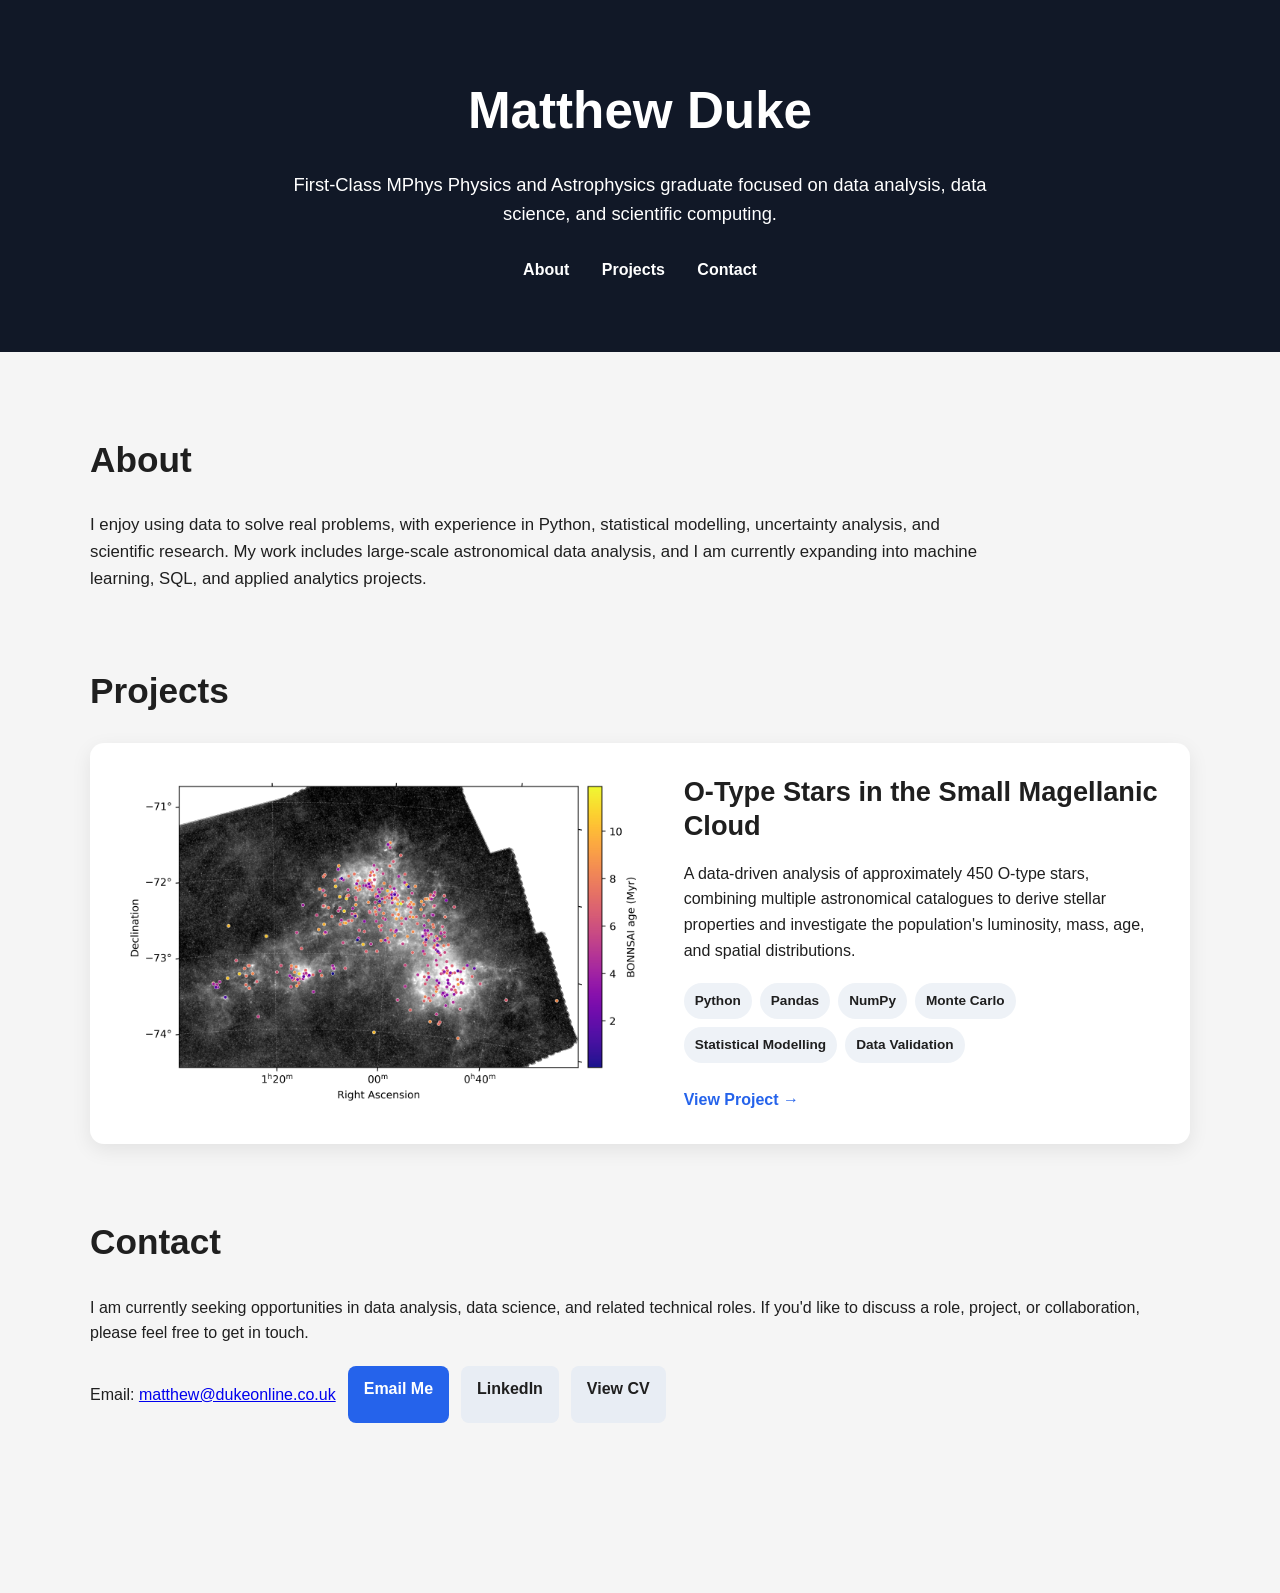
==== index.html @ 2e742d77 "Update index.html" ====
<!DOCTYPE html>
<html lang="en">

<head>
  <meta charset="UTF-8">
  <meta name="viewport" content="width=device-width, initial-scale=1.0">

  <title>Matthew Duke | Data Portfolio</title>

  <link rel="stylesheet" href="style.css">
</head>

<body>

  <header>
    <h1>Matthew Duke</h1>

    <p>
      First-Class MPhys Physics and Astrophysics graduate focused on data analysis,
      data science, and scientific computing.
    </p>

    <nav>
      <a href="#about">About</a>
      <a href="#projects">Projects</a>
      <a href="#contact">Contact</a>
    </nav>
  </header>


  <main>

    <!-- ABOUT -->
    <section id="about">

      <h2>About</h2>

      <p>
        I enjoy using data to solve real problems, with experience in Python,
        statistical modelling, uncertainty analysis, and scientific research.
        My work includes large-scale astronomical data analysis, and I am currently
        expanding into machine learning, SQL, and applied analytics projects.
      </p>

    </section>


    <!-- PROJECTS -->
    <section id="projects">

      <h2>Projects</h2>

      <article class="project-card">

        <div class="project-image-wrapper">

          <img
          src="images/SMC_Ostars_spatial_distribution_age_350um.png"
          alt="Spatial distribution of O-type stars in the Small Magellanic Cloud colour-coded by age"
          class="project-image"
          >
  
        </div>


        <div class="project-content">

          <h3>O-Type Stars in the Small Magellanic Cloud</h3>

          <p>
            A data-driven analysis of approximately 450 O-type stars, combining
            multiple astronomical catalogues to derive stellar properties and
            investigate the population's luminosity, mass, age, and spatial
            distributions.
          </p>


          <div class="project-tags">
            <span>Python</span>
            <span>Pandas</span>
            <span>NumPy</span>
            <span>Monte Carlo</span>
            <span>Statistical Modelling</span>
            <span>Data Validation</span>
          </div>


         <a href="projects/smc-o-stars.html" class="project-link">
         View Project →
         </a>
        </div>

      </article>

    </section>


    <!-- CONTACT -->
    <section id="contact">

      <h2>Contact</h2>

      <p>
        I am currently seeking opportunities in data analysis, data science,
    and related technical roles. If you'd like to discuss a role, project,
    or collaboration, please feel free to get in touch.
      </p>

      <div class="contact-links">

  <p>
  Email:
  <a href="mailto:matthew@dukeonline.co.uk">
    matthew@dukeonline.co.uk
  </a>
</p>

<a href="mailto:matthew@dukeonline.co.uk" class="contact-button">
  Email Me
</a>
        
  <a
  href="https://www.linkedin.com/in/matthew-duke-3b8352284"
  target="_blank"
  class="contact-button secondary"
>
  LinkedIn
</a>

  <a
    href="files/Matthew_Duke_Data_Analysis_CV.pdf"
    target="_blank"
    class="contact-button secondary"
  >
    View CV
  </a>

</div>

    </section>

  </main>

</body>

</html>
---- style.css ----
body {
  margin: 0;
  font-family: Arial, Helvetica, sans-serif;
  background: #f5f5f5;
  color: #1f1f1f;
  line-height: 1.6;
}

header {
  background: #111827;
  color: white;
  text-align: center;
  padding: 70px 20px;
}

header h1 {
  margin: 0;
  font-size: 3.2rem;
}

header p {
  max-width: 760px;
  margin: 18px auto 0;
  font-size: 1.15rem;
}

nav {
  margin-top: 28px;
}

nav a {
  color: white;
  text-decoration: none;
  font-weight: 700;
  margin: 0 14px;
}

nav a:hover {
  text-decoration: underline;
}

main {
  max-width: 1100px;
  margin: 0 auto;
  padding: 50px 24px 80px;
}

section {
  margin-bottom: 70px;
}

h2 {
  font-size: 2.2rem;
  margin-bottom: 24px;
}

#about p {
  font-size: 1.05rem;
  max-width: 900px;
}

.project-card {
  display: grid;
  grid-template-columns: 1.1fr 1fr;
  gap: 40px;
  align-items: center;
  background: white;
  padding: 32px;
  border-radius: 14px;
  box-shadow: 0 6px 20px rgba(0, 0, 0, 0.08);
}

.project-image-wrapper {
  width: 100%;
}

.project-image {
  width: 100%;
  height: auto;
  display: block;
  border-radius: 10px;
}

.project-content {
  min-width: 0;
}

.project-content h3 {
  margin: 0 0 18px;
  font-size: 1.7rem;
  line-height: 1.25;
}

.project-content p {
  margin: 0 0 20px;
}

.project-tags {
  display: flex;
  flex-wrap: wrap;
  gap: 8px;
  margin-bottom: 24px;
}

.project-tags span {
  background: #eef2f7;
  padding: 7px 11px;
  border-radius: 999px;
  font-size: 0.85rem;
  font-weight: 700;
}

.project-link {
  display: inline-block;
  color: #2563eb;
  text-decoration: none;
  font-weight: 700;
}

.project-link:hover {
  text-decoration: underline;
}

#contact {
  padding-bottom: 20px;
}

@media (max-width: 800px) {
  header {
    padding: 50px 20px;
  }

  header h1 {
    font-size: 2.4rem;
  }

  nav a {
    display: inline-block;
    margin: 8px 10px;
  }

  main {
    padding: 35px 18px 60px;
  }

  h2 {
    font-size: 1.8rem;
  }

  .project-card {
    grid-template-columns: 1fr;
    gap: 24px;
    padding: 22px;
  }

  .project-content h3 {
    font-size: 1.4rem;
  }
}

.contact-links {
  display: flex;
  gap: 12px;
  flex-wrap: wrap;
  margin-top: 20px;
}

.contact-button {
  display: inline-block;
  padding: 10px 16px;
  border-radius: 8px;
  background: #2563eb;
  color: white;
  text-decoration: none;
  font-weight: 700;
}

.contact-button.secondary {
  background: #e8edf4;
  color: #1f1f1f;
}

.contact-button:hover {
  opacity: 0.9;
}

/* ---------- PROJECT PAGE ---------- */

.project-header {
  padding: 60px 20px;
}

.project-hero {
  max-width: 850px;
  margin: 0 auto;
  text-align: center;
}

.project-hero h1 {
  font-size: 2.8rem;
  line-height: 1.15;
  margin: 10px 0 18px;
}

.project-eyebrow {
  text-transform: uppercase;
  letter-spacing: 0.12em;
  font-size: 0.8rem;
  font-weight: 700;
  opacity: 0.7;
}

.project-subtitle {
  max-width: 720px;
  margin: 0 auto;
  font-size: 1.1rem;
}

.hero-tags {
  justify-content: center;
  margin: 24px 0 26px;
}

.hero-tags span {
  background: rgba(255, 255, 255, 0.12);
  color: white;
}

.project-header nav {
  margin-top: 22px;
}


.project-page {
  max-width: 1050px;
  margin: 0 auto;
  padding: 50px 24px 80px;
}


/* OVERVIEW */

.project-intro-grid {
  display: grid;
  grid-template-columns: 1.4fr 0.8fr;
  gap: 40px;
  align-items: start;
}

.project-summary-card {
  background: white;
  padding: 24px;
  border-radius: 12px;
  box-shadow: 0 4px 14px rgba(0, 0, 0, 0.07);
}

.project-summary-card h3 {
  margin-top: 0;
}


/* ANALYSIS PIPELINE */

.pipeline-grid {
  display: grid;
  grid-template-columns: repeat(3, 1fr);
  gap: 18px;
}

.pipeline-step {
  background: white;
  padding: 22px;
  border-radius: 12px;
  box-shadow: 0 4px 14px rgba(0, 0, 0, 0.06);
}

.pipeline-step span {
  display: block;
  font-size: 0.8rem;
  font-weight: 700;
  color: #2563eb;
  margin-bottom: 8px;
}

.pipeline-step h3 {
  margin: 0 0 10px;
  font-size: 1.15rem;
}

.pipeline-step p {
  margin: 0;
  font-size: 0.95rem;
}


/* RESULTS */

.results-grid {
  display: grid;
  grid-template-columns: repeat(2, 1fr);
  gap: 18px;
}

.result-card {
  background: white;
  padding: 24px;
  border-radius: 12px;
  box-shadow: 0 4px 14px rgba(0, 0, 0, 0.06);
}

.result-card h3 {
  margin: 0 0 10px;
  font-size: 1.6rem;
}

.result-card p {
  margin: 0;
}


/* VISUALISATIONS */

.project-gallery {
  display: grid;
  grid-template-columns: repeat(2, minmax(0, 1fr));
  gap: 24px;
  margin-top: 26px;
}

.project-gallery figure {
  margin: 0;
  background: white;
  padding: 14px;
  border-radius: 12px;
  box-shadow: 0 4px 14px rgba(0, 0, 0, 0.06);
  overflow: hidden;
}

.project-gallery img {
  width: 100%;
  max-height: 360px;
  object-fit: contain;
  display: block;
  margin: 0 auto;
}

.project-gallery figcaption {
  margin-top: 12px;
  font-size: 0.88rem;
  line-height: 1.45;
  color: #555;
}

.gallery-feature {
  grid-column: 1 / -1;
}

.gallery-feature img {
  max-height: 500px;
}

/* OUTPUT BUTTONS */

.output-links {
  display: flex;
  gap: 12px;
  flex-wrap: wrap;
  margin-top: 20px;
}

.output-button {
  display: inline-block;
  padding: 10px 16px;
  border-radius: 8px;
  background: #2563eb;
  color: white;
  text-decoration: none;
  font-weight: 700;
}

.output-button.secondary {
  background: #e8edf4;
  color: #1f1f1f;
}


/* MOBILE */

@media (max-width: 850px) {

  .project-hero h1 {
    font-size: 2.2rem;
  }

  .project-intro-grid,
  .pipeline-grid,
  .results-grid,
  .project-gallery {
    grid-template-columns: 1fr;
  }

  .project-gallery img {
    max-height: none;
  }
}
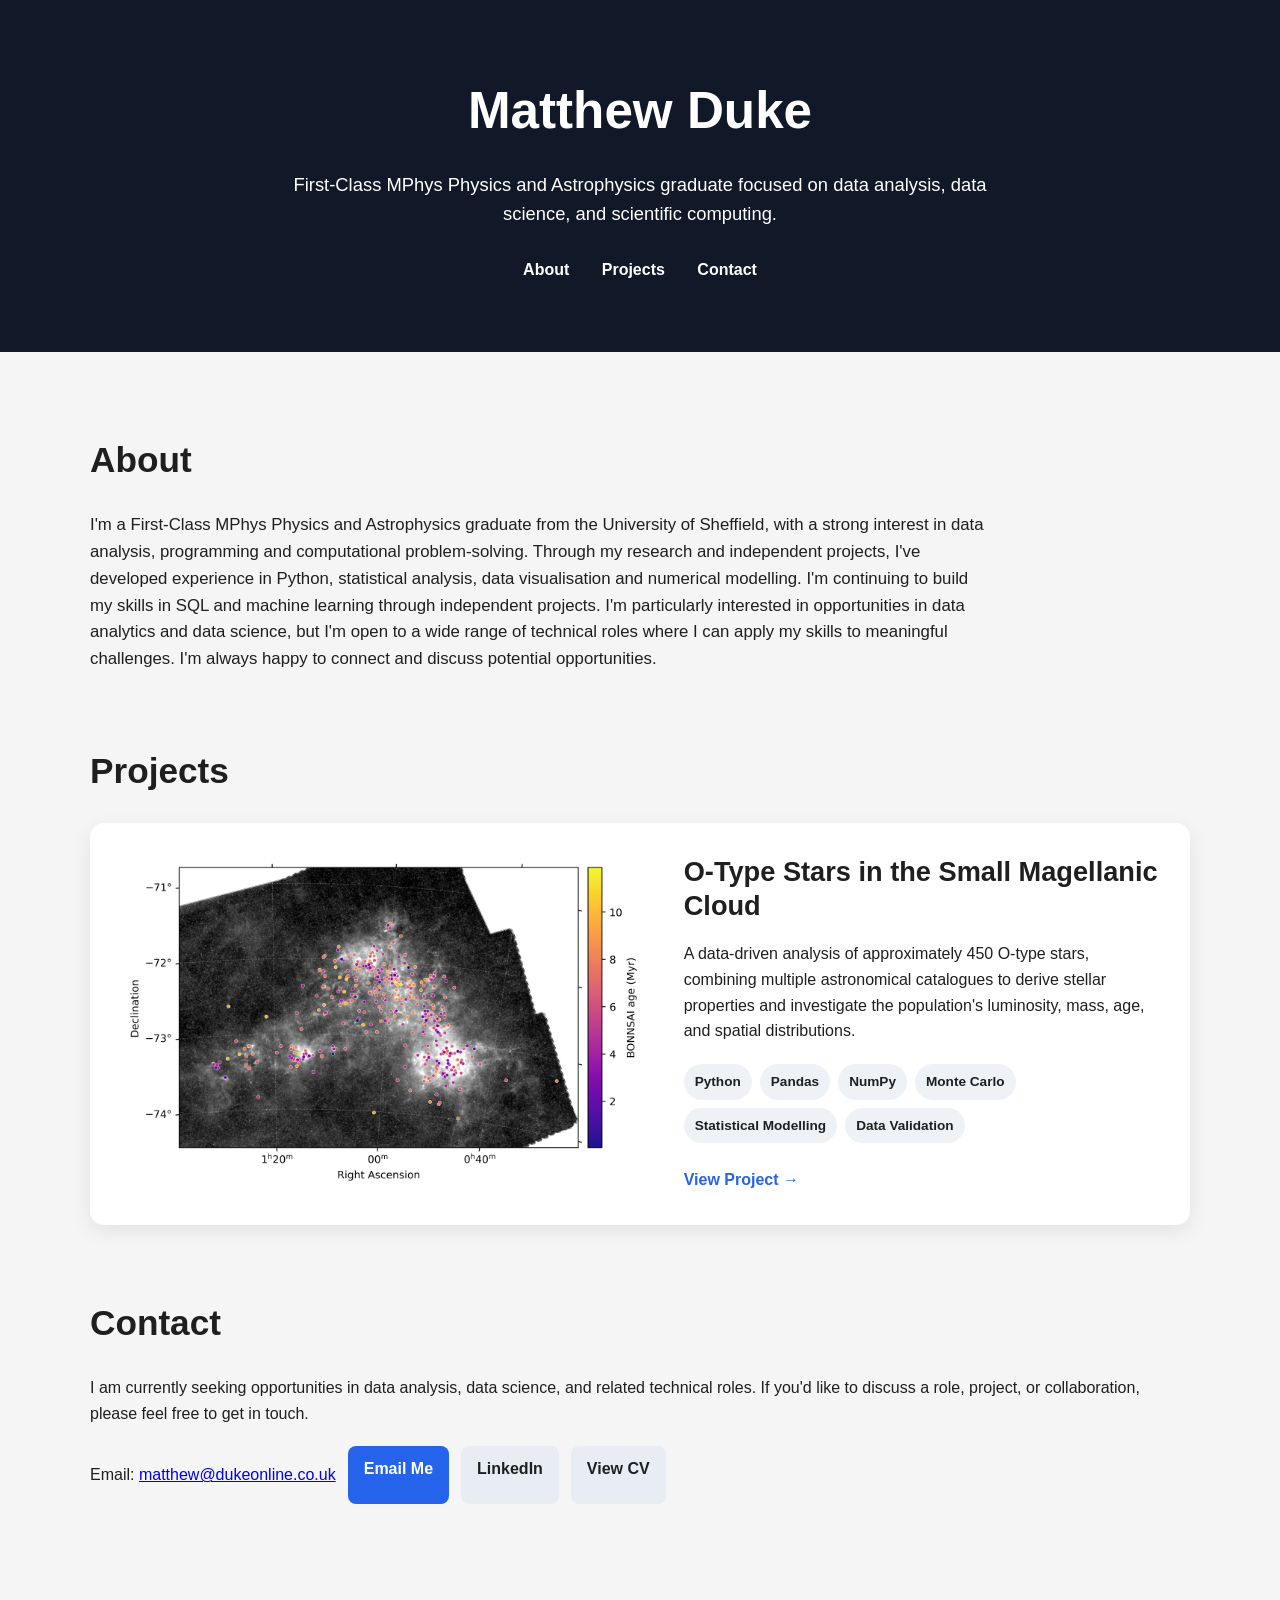
==== commit 1029e92c: "Update index.html" ====
--- a/index.html
+++ b/index.html
@@ -36,11 +36,10 @@
       <h2>About</h2>
 
       <p>
-        I enjoy using data to solve real problems, with experience in Python,
-        statistical modelling, uncertainty analysis, and scientific research.
-        My work includes large-scale astronomical data analysis, and I am currently
-        expanding into machine learning, SQL, and applied analytics projects.
-      </p>
+      I'm a First-Class MPhys Physics and Astrophysics graduate from the University of Sheffield, with a strong interest in data analysis, programming and computational problem-solving.
+      Through my research and independent projects, I've developed experience in Python, statistical analysis, data visualisation and numerical modelling. I'm continuing to build my skills in SQL and machine learning through independent projects. 
+      I'm particularly interested in opportunities in data analytics and data science, but I'm open to a wide range of technical roles where I can apply my skills to meaningful challenges. I'm always happy to connect and discuss potential opportunities.  
+     </p>
 
     </section>
 
@@ -120,7 +119,7 @@
 </a>
         
   <a
-  href="https://www.linkedin.com/in/matthew-duke-3b8352284"
+  href="https://www.linkedin.com/in/matthew-c-duke"
   target="_blank"
   class="contact-button secondary"
 >
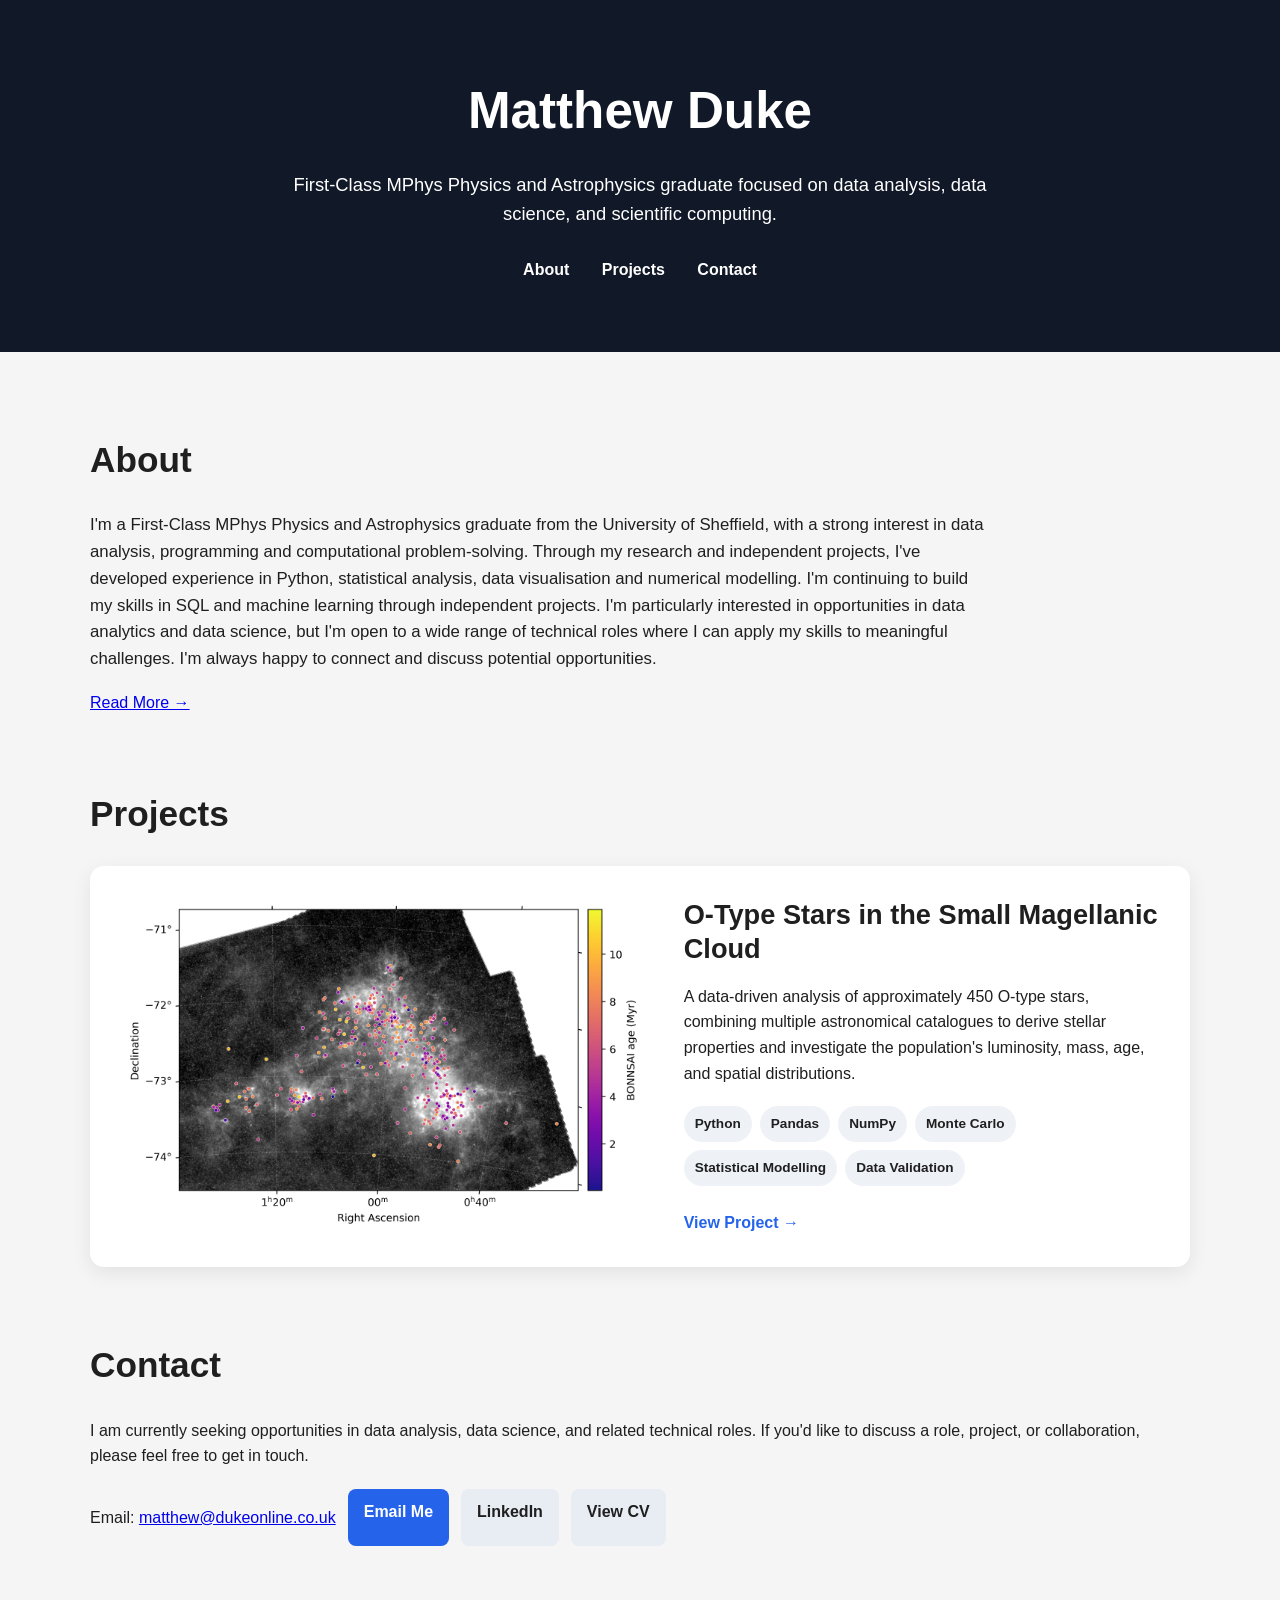
==== commit 9d2b543d: "Add 'Read More' link to index.html" ====
--- a/index.html
+++ b/index.html
@@ -40,7 +40,10 @@
       Through my research and independent projects, I've developed experience in Python, statistical analysis, data visualisation and numerical modelling. I'm continuing to build my skills in SQL and machine learning through independent projects. 
       I'm particularly interested in opportunities in data analytics and data science, but I'm open to a wide range of technical roles where I can apply my skills to meaningful challenges. I'm always happy to connect and discuss potential opportunities.  
      </p>
-
+      
+<a href="about.html" class="about-link">
+  Read More &rarr;
+</a>
     </section>
 
 
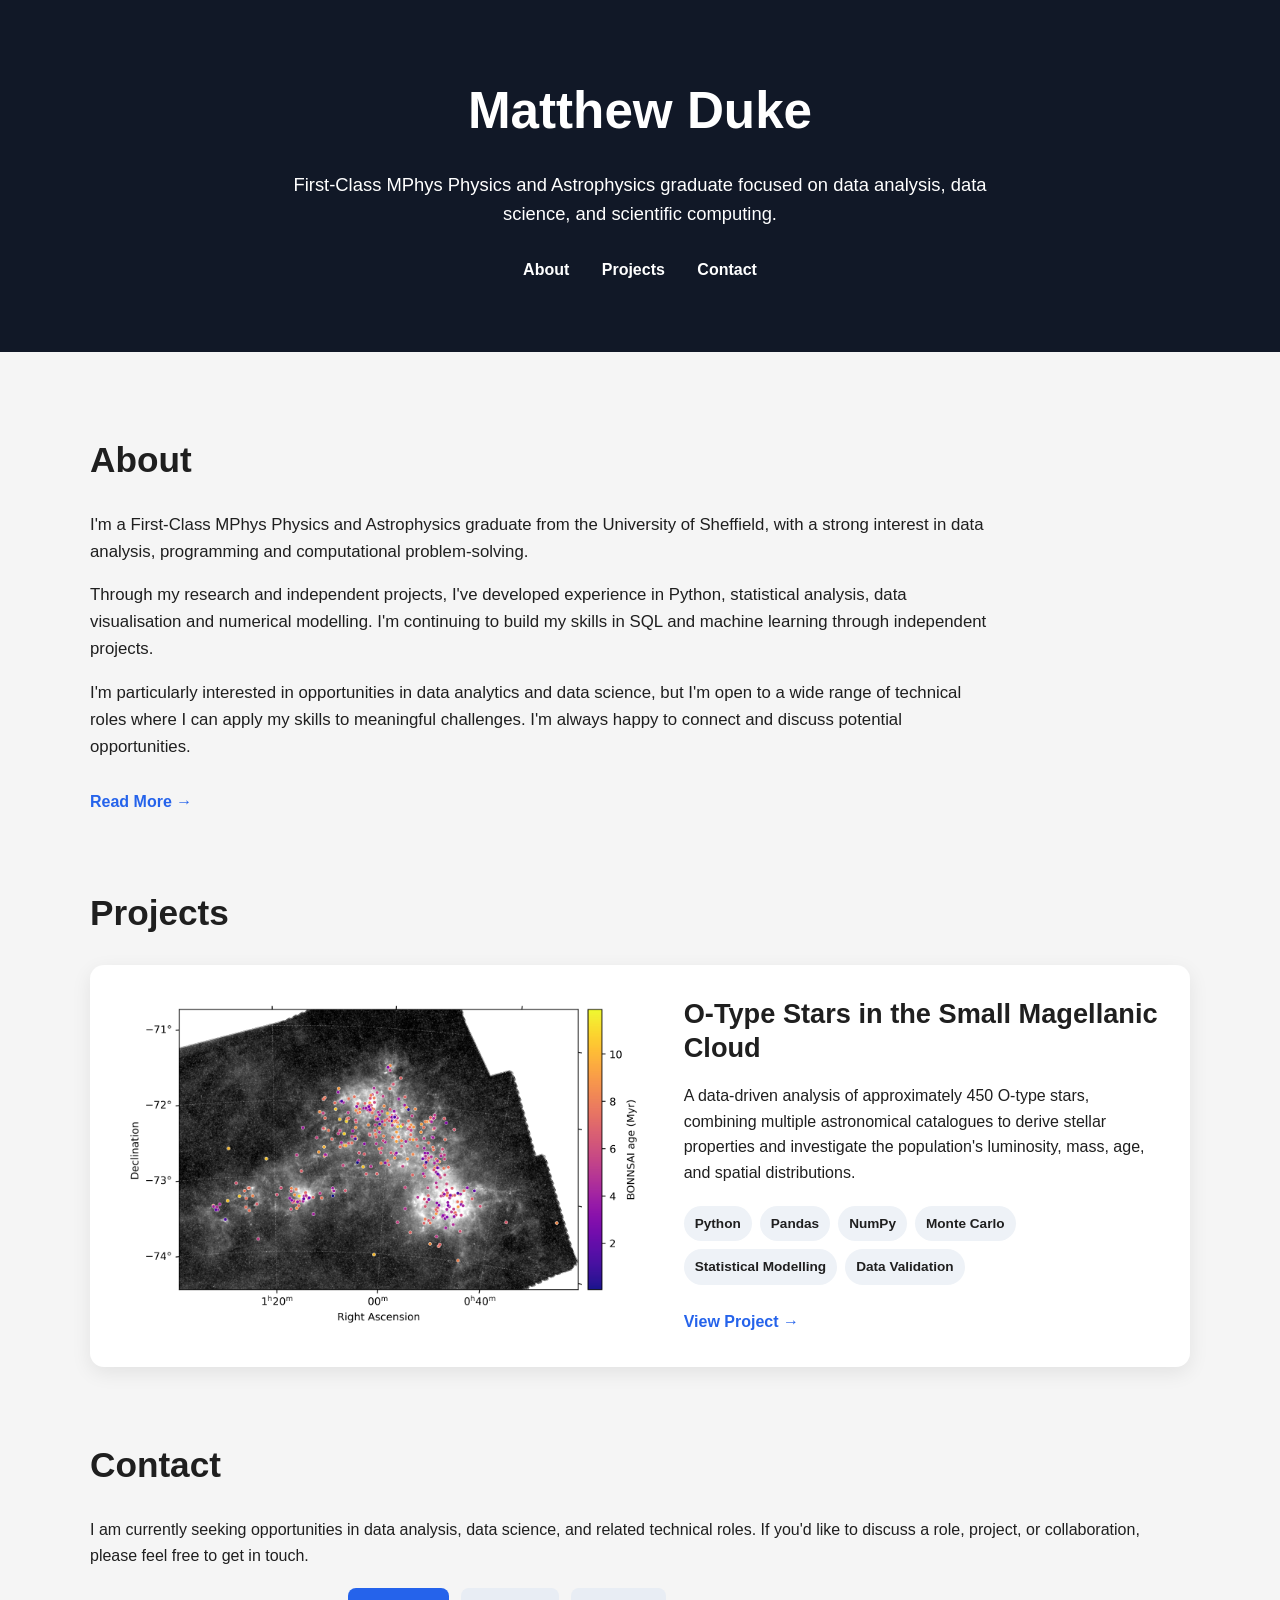
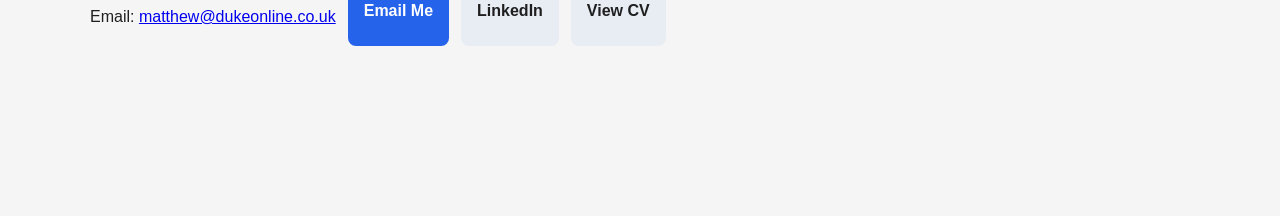
==== commit b2217cdb: "Enhance personal description in index.html Added additional paragraphs to describe skills and intere" ====
--- a/index.html
+++ b/index.html
@@ -37,7 +37,13 @@
 
       <p>
       I'm a First-Class MPhys Physics and Astrophysics graduate from the University of Sheffield, with a strong interest in data analysis, programming and computational problem-solving.
+      </p>
+
+      <p>
       Through my research and independent projects, I've developed experience in Python, statistical analysis, data visualisation and numerical modelling. I'm continuing to build my skills in SQL and machine learning through independent projects. 
+      </p>
+
+      <p>
       I'm particularly interested in opportunities in data analytics and data science, but I'm open to a wide range of technical roles where I can apply my skills to meaningful challenges. I'm always happy to connect and discuss potential opportunities.  
      </p>
       
--- a/style.css
+++ b/style.css
@@ -57,6 +57,20 @@
 #about p {
   font-size: 1.05rem;
   max-width: 900px;
+}
+
+/* ABOUT SECTION LINK */
+
+.about-link {
+  display: inline-block;
+  margin-top: 12px;
+  color: #2563eb;
+  text-decoration: none;
+  font-weight: 700;
+}
+
+.about-link:hover {
+  text-decoration: underline;
 }
 
 .project-card {
@@ -403,3 +417,153 @@
     max-height: none;
   }
 }
+
+
+
+/* ABOUT INTRODUCTION */
+
+#about-me p {
+  font-size: 1.05rem;
+  max-width: 900px;
+  line-height: 1.75;
+  margin-bottom: 18px;
+}
+
+/* ABOUT PAGE NAVIGATION */
+
+.about-page {
+  max-width: 950px;
+  margin: 0 auto;
+  padding: 50px 24px 80px;
+}
+
+.about-page section {
+  margin-bottom: 65px;
+}
+
+.about-card {
+  background: white;
+  padding: 32px;
+  border-radius: 14px;
+  box-shadow: 0 6px 20px rgba(0, 0, 0, 0.08);
+}
+
+.about-card h3 {
+  font-size: 1.3rem;
+  margin: 26px 0 12px;
+}
+
+.about-card h3:first-child {
+  margin-top: 0;
+}
+
+.about-card p {
+  margin: 0 0 18px;
+  line-height: 1.75;
+}
+
+.about-card .project-tags {
+  margin-bottom: 18px;
+}
+
+@media (max-width: 800px) {
+  .about-page {
+    padding: 35px 18px 60px;
+  }
+
+  .about-card {
+    padding: 22px;
+  }
+}
+
+
+
+/* ---------- ABOUT PAGE PHOTOS ---------- */
+
+/* GRADUATION PHOTO */
+
+.about-intro-grid {
+  display: grid;
+  grid-template-columns: minmax(0, 1fr) 230px;
+  gap: 35px;
+  align-items: start;
+}
+
+.about-intro-text {
+  min-width: 0;
+}
+
+.graduation-photo {
+  margin: 0;
+  width: 230px;
+}
+
+.graduation-photo img {
+  display: block;
+  width: 100%;
+  height: auto;
+  max-height: 320px;
+  object-fit: contain;
+  border-radius: 10px;
+}
+
+.graduation-photo figcaption {
+  margin-top: 8px;
+  font-size: 0.8rem;
+  color: #555;
+  text-align: center;
+}
+
+
+/* VARSITY AND NATIONALS PHOTOS */
+
+.personal-gallery {
+  display: flex;
+  flex-wrap: wrap;
+  justify-content: center;
+  gap: 24px;
+  margin: 25px 0 35px;
+}
+
+.personal-gallery figure {
+  margin: 0;
+  width: 260px;
+  max-width: 100%;
+}
+
+.personal-gallery img {
+  display: block;
+  width: 100%;
+  height: 190px;
+  object-fit: contain;
+  border-radius: 10px;
+}
+
+.personal-gallery figcaption {
+  margin-top: 8px;
+  font-size: 0.85rem;
+  color: #555;
+  text-align: center;
+}
+
+
+/* MOBILE */
+
+@media (max-width: 800px) {
+
+  .about-intro-grid {
+    grid-template-columns: 1fr;
+    gap: 24px;
+  }
+
+  .graduation-photo {
+    width: 230px;
+    max-width: 100%;
+    margin: 0 auto;
+  }
+
+  .personal-gallery figure {
+    width: 260px;
+  }
+
+}
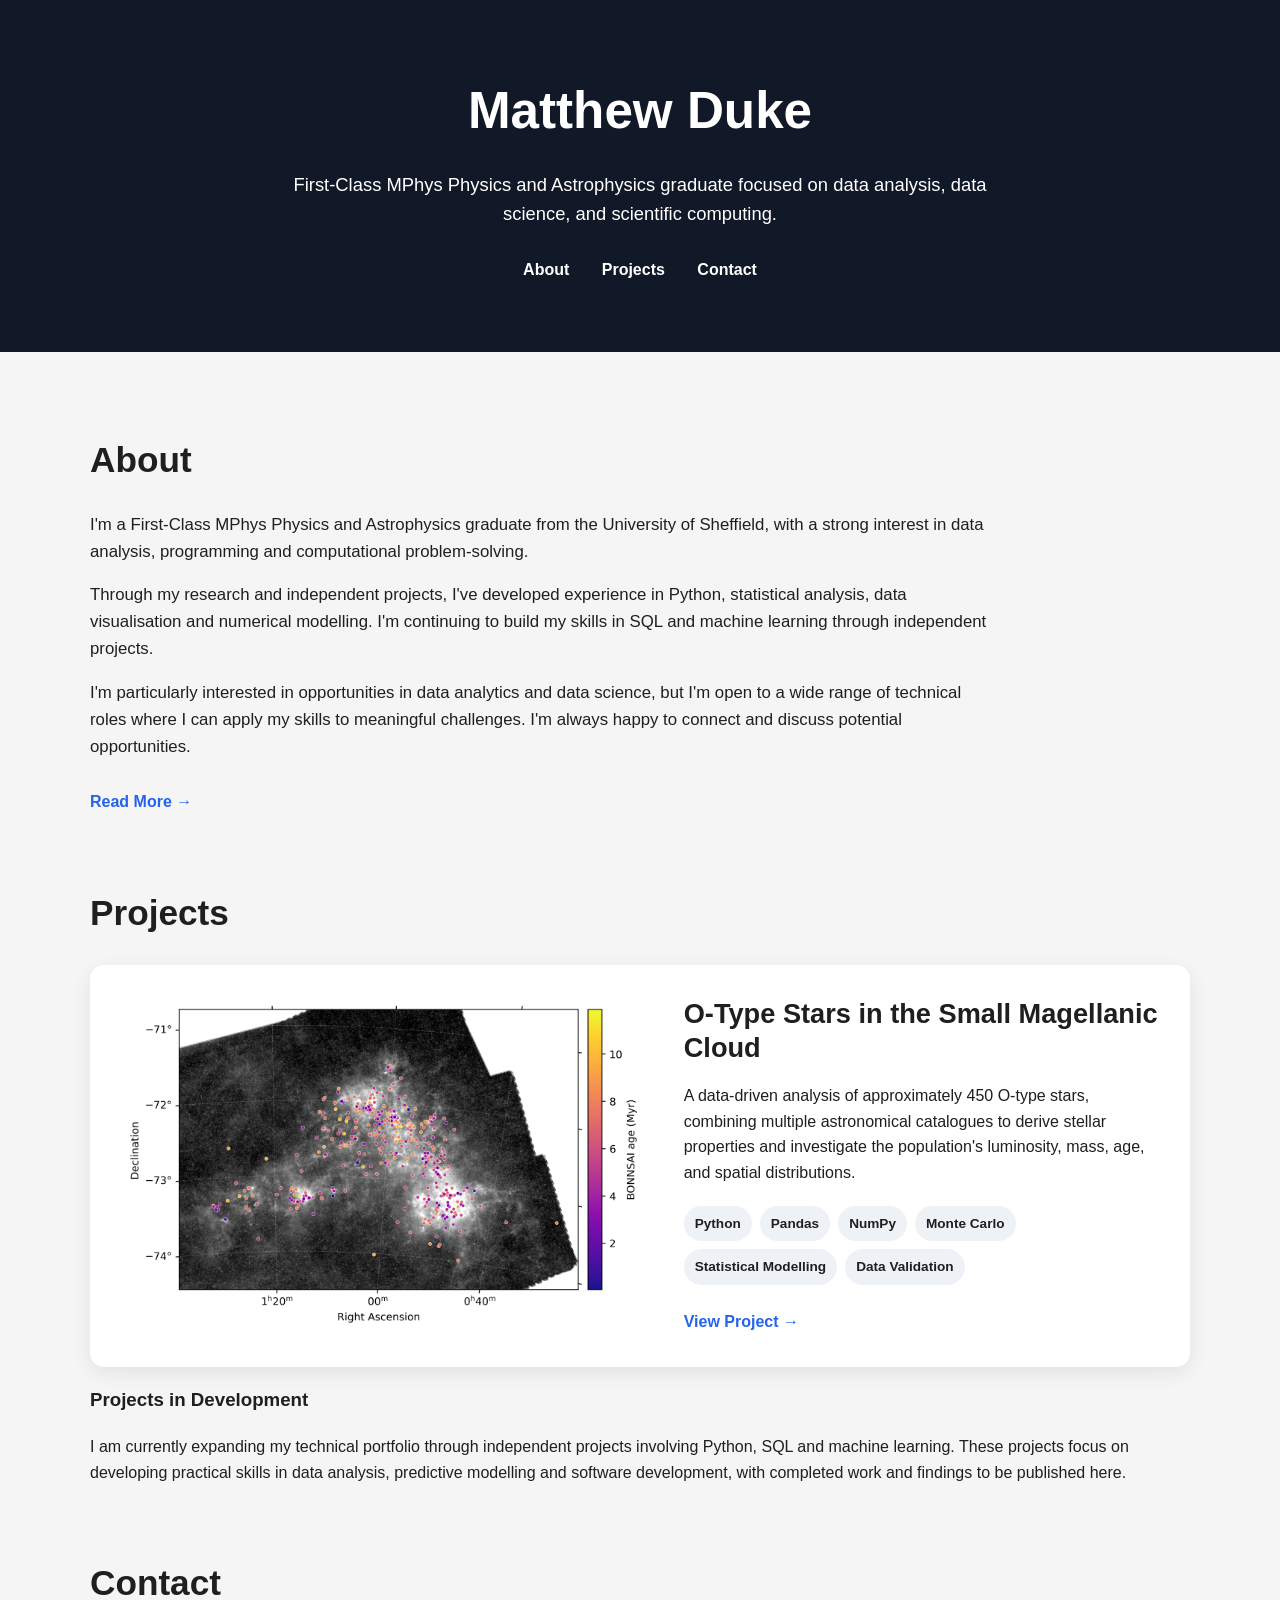
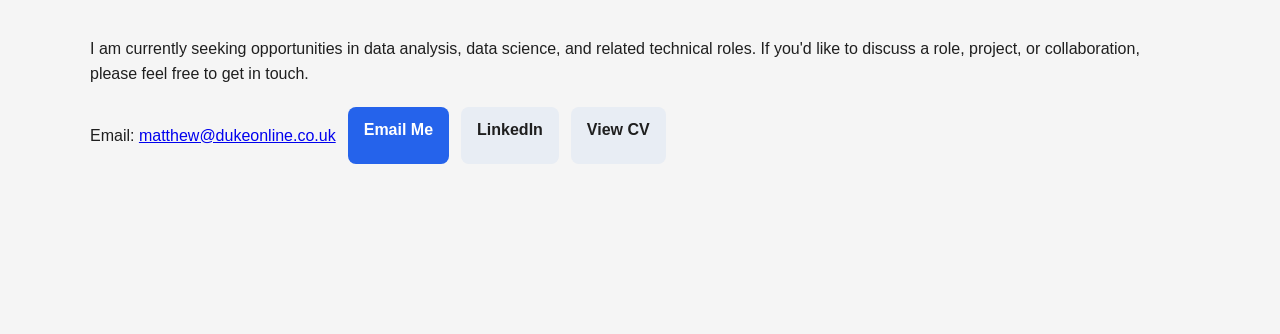
==== commit 9ebabf23: "Refactor projects section and add development note Reorganized project section and added development" ====
--- a/index.html
+++ b/index.html
@@ -53,54 +53,64 @@
     </section>
 
 
-    <!-- PROJECTS -->
-    <section id="projects">
 
-      <h2>Projects</h2>
+<!-- PROJECTS -->
+<section id="projects">
 
-      <article class="project-card">
+  <h2>Projects</h2>
 
-        <div class="project-image-wrapper">
+  <article class="project-card">
 
-          <img
-          src="images/SMC_Ostars_spatial_distribution_age_350um.png"
-          alt="Spatial distribution of O-type stars in the Small Magellanic Cloud colour-coded by age"
-          class="project-image"
-          >
-  
-        </div>
+    <div class="project-image-wrapper">
+      <img
+        src="images/SMC_Ostars_spatial_distribution_age_350um.png"
+        alt="Spatial distribution of O-type stars in the Small Magellanic Cloud colour-coded by age"
+        class="project-image"
+      >
+    </div>
 
+    <div class="project-content">
 
-        <div class="project-content">
+      <h3>O-Type Stars in the Small Magellanic Cloud</h3>
 
-          <h3>O-Type Stars in the Small Magellanic Cloud</h3>
+      <p>
+        A data-driven analysis of approximately 450 O-type stars,
+        combining multiple astronomical catalogues to derive stellar
+        properties and investigate the population's luminosity,
+        mass, age, and spatial distributions.
+      </p>
 
-          <p>
-            A data-driven analysis of approximately 450 O-type stars, combining
-            multiple astronomical catalogues to derive stellar properties and
-            investigate the population's luminosity, mass, age, and spatial
-            distributions.
-          </p>
+      <div class="project-tags">
+        <span>Python</span>
+        <span>Pandas</span>
+        <span>NumPy</span>
+        <span>Monte Carlo</span>
+        <span>Statistical Modelling</span>
+        <span>Data Validation</span>
+      </div>
 
+      <a href="projects/smc-o-stars.html" class="project-link">
+        View Project →
+      </a>
 
-          <div class="project-tags">
-            <span>Python</span>
-            <span>Pandas</span>
-            <span>NumPy</span>
-            <span>Monte Carlo</span>
-            <span>Statistical Modelling</span>
-            <span>Data Validation</span>
-          </div>
+    </div>
 
+  </article>
 
-         <a href="projects/smc-o-stars.html" class="project-link">
-         View Project →
-         </a>
-        </div>
+  <!-- PROJECTS IN DEVELOPMENT -->
+  <div class="development-note">
+    <h3>Projects in Development</h3>
+    <p>
+      I am currently expanding my technical portfolio through
+      independent projects involving Python, SQL and machine learning.
+      These projects focus on developing practical skills in data
+      analysis, predictive modelling and software development,
+      with completed work and findings to be published here.
+    </p>
+  </div>
 
-      </article>
+</section>
 
-    </section>
 
 
     <!-- CONTACT -->
--- a/style.css
+++ b/style.css
@@ -1,3 +1,8 @@
+
+/* ========================================
+   GENERAL WEBSITE STYLING
+======================================== */
+
 body {
   margin: 0;
   font-family: Arial, Helvetica, sans-serif;
@@ -54,12 +59,15 @@
   margin-bottom: 24px;
 }
 
+
+/* ========================================
+   HOMEPAGE - ABOUT
+======================================== */
+
 #about p {
   font-size: 1.05rem;
   max-width: 900px;
 }
-
-/* ABOUT SECTION LINK */
 
 .about-link {
   display: inline-block;
@@ -72,6 +80,11 @@
 .about-link:hover {
   text-decoration: underline;
 }
+
+
+/* ========================================
+   HOMEPAGE - PROJECTS
+======================================== */
 
 .project-card {
   display: grid;
@@ -135,41 +148,13 @@
   text-decoration: underline;
 }
 
+
+/* ========================================
+   HOMEPAGE - CONTACT
+======================================== */
+
 #contact {
   padding-bottom: 20px;
-}
-
-@media (max-width: 800px) {
-  header {
-    padding: 50px 20px;
-  }
-
-  header h1 {
-    font-size: 2.4rem;
-  }
-
-  nav a {
-    display: inline-block;
-    margin: 8px 10px;
-  }
-
-  main {
-    padding: 35px 18px 60px;
-  }
-
-  h2 {
-    font-size: 1.8rem;
-  }
-
-  .project-card {
-    grid-template-columns: 1fr;
-    gap: 24px;
-    padding: 22px;
-  }
-
-  .project-content h3 {
-    font-size: 1.4rem;
-  }
 }
 
 .contact-links {
@@ -198,7 +183,10 @@
   opacity: 0.9;
 }
 
-/* ---------- PROJECT PAGE ---------- */
+
+/* ========================================
+   PROJECT DETAIL PAGE
+======================================== */
 
 .project-header {
   padding: 60px 20px;
@@ -244,7 +232,6 @@
   margin-top: 22px;
 }
 
-
 .project-page {
   max-width: 1050px;
   margin: 0 auto;
@@ -252,7 +239,7 @@
 }
 
 
-/* OVERVIEW */
+/* PROJECT OVERVIEW */
 
 .project-intro-grid {
   display: grid;
@@ -307,7 +294,7 @@
 }
 
 
-/* RESULTS */
+/* PROJECT RESULTS */
 
 .results-grid {
   display: grid;
@@ -332,7 +319,7 @@
 }
 
 
-/* VISUALISATIONS */
+/* PROJECT VISUALISATIONS */
 
 .project-gallery {
   display: grid;
@@ -373,7 +360,8 @@
   max-height: 500px;
 }
 
-/* OUTPUT BUTTONS */
+
+/* PROJECT OUTPUT BUTTONS */
 
 .output-links {
   display: flex;
@@ -398,9 +386,139 @@
 }
 
 
-/* MOBILE */
+/* ========================================
+   ABOUT PAGE - GENERAL
+======================================== */
+
+.about-page {
+  max-width: 950px;
+  margin: 0 auto;
+  padding: 50px 24px 80px;
+}
+
+.about-page section {
+  margin-bottom: 65px;
+}
+
+#about-me p {
+  font-size: 1.05rem;
+  max-width: 900px;
+  line-height: 1.75;
+  margin-bottom: 18px;
+}
+
+.about-card {
+  background: white;
+  padding: 32px;
+  border-radius: 14px;
+  box-shadow: 0 6px 20px rgba(0, 0, 0, 0.08);
+}
+
+.about-card h3 {
+  font-size: 1.3rem;
+  margin: 26px 0 12px;
+}
+
+.about-card h3:first-child {
+  margin-top: 0;
+}
+
+.about-card p {
+  margin: 0 0 18px;
+  line-height: 1.75;
+}
+
+.about-card .project-tags {
+  margin-bottom: 18px;
+}
+
+
+/* ========================================
+   ABOUT PAGE - EDUCATION
+======================================== */
+
+.education-grid {
+  display: grid;
+  grid-template-columns: minmax(0, 1fr) 345px;
+  gap: 35px;
+  align-items: center;
+}
+
+.education-content {
+  min-width: 0;
+}
+
+
+/* GRADUATION PHOTO */
+
+.education-grid .graduation-photo {
+  width: 100%;
+  margin: 0;
+}
+
+.education-grid .graduation-photo img {
+  display: block;
+  width: 100%;
+  height: auto;
+  max-height: 480px;
+  object-fit: contain;
+  border-radius: 12px;
+}
+
+.graduation-photo figcaption {
+  margin-top: 10px;
+  font-size: 0.85rem;
+  color: #555;
+  text-align: center;
+  line-height: 1.5;
+}
+
+
+/* ========================================
+   ABOUT PAGE - PERSONAL LIFE PHOTOS
+======================================== */
+
+.personal-gallery {
+  display: flex;
+  flex-wrap: wrap;
+  justify-content: center;
+  align-items: flex-start;
+  gap: 24px;
+  margin: 25px 0 35px;
+}
+
+.personal-gallery figure {
+  margin: 0;
+  width: 390px;
+  max-width: 100%;
+  min-width: 0;
+}
+
+.personal-gallery img {
+  display: block;
+  width: 100%;
+  height: auto;
+  max-height: 285px;
+  object-fit: contain;
+  border-radius: 12px;
+}
+
+.personal-gallery figcaption {
+  margin-top: 10px;
+  font-size: 0.85rem;
+  color: #555;
+  text-align: center;
+  line-height: 1.5;
+}
+
+
+/* ========================================
+   RESPONSIVE DESIGN
+======================================== */
 
 @media (max-width: 850px) {
+
+  /* PROJECT DETAIL PAGE */
 
   .project-hero h1 {
     font-size: 2.2rem;
@@ -416,57 +534,49 @@
   .project-gallery img {
     max-height: none;
   }
-}
-
-
-
-/* ABOUT INTRODUCTION */
-
-#about-me p {
-  font-size: 1.05rem;
-  max-width: 900px;
-  line-height: 1.75;
-  margin-bottom: 18px;
-}
-
-/* ABOUT PAGE NAVIGATION */
-
-.about-page {
-  max-width: 950px;
-  margin: 0 auto;
-  padding: 50px 24px 80px;
-}
-
-.about-page section {
-  margin-bottom: 65px;
-}
-
-.about-card {
-  background: white;
-  padding: 32px;
-  border-radius: 14px;
-  box-shadow: 0 6px 20px rgba(0, 0, 0, 0.08);
-}
-
-.about-card h3 {
-  font-size: 1.3rem;
-  margin: 26px 0 12px;
-}
-
-.about-card h3:first-child {
-  margin-top: 0;
-}
-
-.about-card p {
-  margin: 0 0 18px;
-  line-height: 1.75;
-}
-
-.about-card .project-tags {
-  margin-bottom: 18px;
-}
+
+}
+
 
 @media (max-width: 800px) {
+
+  /* GENERAL */
+
+  header {
+    padding: 50px 20px;
+  }
+
+  header h1 {
+    font-size: 2.4rem;
+  }
+
+  nav a {
+    display: inline-block;
+    margin: 8px 10px;
+  }
+
+  main {
+    padding: 35px 18px 60px;
+  }
+
+  h2 {
+    font-size: 1.8rem;
+  }
+
+  /* HOMEPAGE */
+
+  .project-card {
+    grid-template-columns: 1fr;
+    gap: 24px;
+    padding: 22px;
+  }
+
+  .project-content h3 {
+    font-size: 1.4rem;
+  }
+
+  /* ABOUT PAGE */
+
   .about-page {
     padding: 35px 18px 60px;
   }
@@ -474,96 +584,25 @@
   .about-card {
     padding: 22px;
   }
-}
-
-
-
-/* ---------- ABOUT PAGE PHOTOS ---------- */
-
-/* GRADUATION PHOTO */
-
-.about-intro-grid {
-  display: grid;
-  grid-template-columns: minmax(0, 1fr) 230px;
-  gap: 35px;
-  align-items: start;
-}
-
-.about-intro-text {
-  min-width: 0;
-}
-
-.graduation-photo {
-  margin: 0;
-  width: 230px;
-}
-
-.graduation-photo img {
-  display: block;
-  width: 100%;
-  height: auto;
-  max-height: 320px;
-  object-fit: contain;
-  border-radius: 10px;
-}
-
-.graduation-photo figcaption {
-  margin-top: 8px;
-  font-size: 0.8rem;
-  color: #555;
-  text-align: center;
-}
-
-
-/* VARSITY AND NATIONALS PHOTOS */
-
-.personal-gallery {
-  display: flex;
-  flex-wrap: wrap;
-  justify-content: center;
-  gap: 24px;
-  margin: 25px 0 35px;
-}
-
-.personal-gallery figure {
-  margin: 0;
-  width: 260px;
-  max-width: 100%;
-}
-
-.personal-gallery img {
-  display: block;
-  width: 100%;
-  height: 190px;
-  object-fit: contain;
-  border-radius: 10px;
-}
-
-.personal-gallery figcaption {
-  margin-top: 8px;
-  font-size: 0.85rem;
-  color: #555;
-  text-align: center;
-}
-
-
-/* MOBILE */
-
-@media (max-width: 800px) {
-
-  .about-intro-grid {
+
+  /* EDUCATION */
+
+  .education-grid {
     grid-template-columns: 1fr;
     gap: 24px;
   }
 
-  .graduation-photo {
-    width: 230px;
+  .education-grid .graduation-photo {
+    width: 100%;
+    max-width: 345px;
+    margin: 0 auto;
+  }
+
+  /* PERSONAL PHOTOS */
+
+  .personal-gallery figure {
+    width: 390px;
     max-width: 100%;
-    margin: 0 auto;
-  }
-
-  .personal-gallery figure {
-    width: 260px;
-  }
-
-}
+  }
+
+}
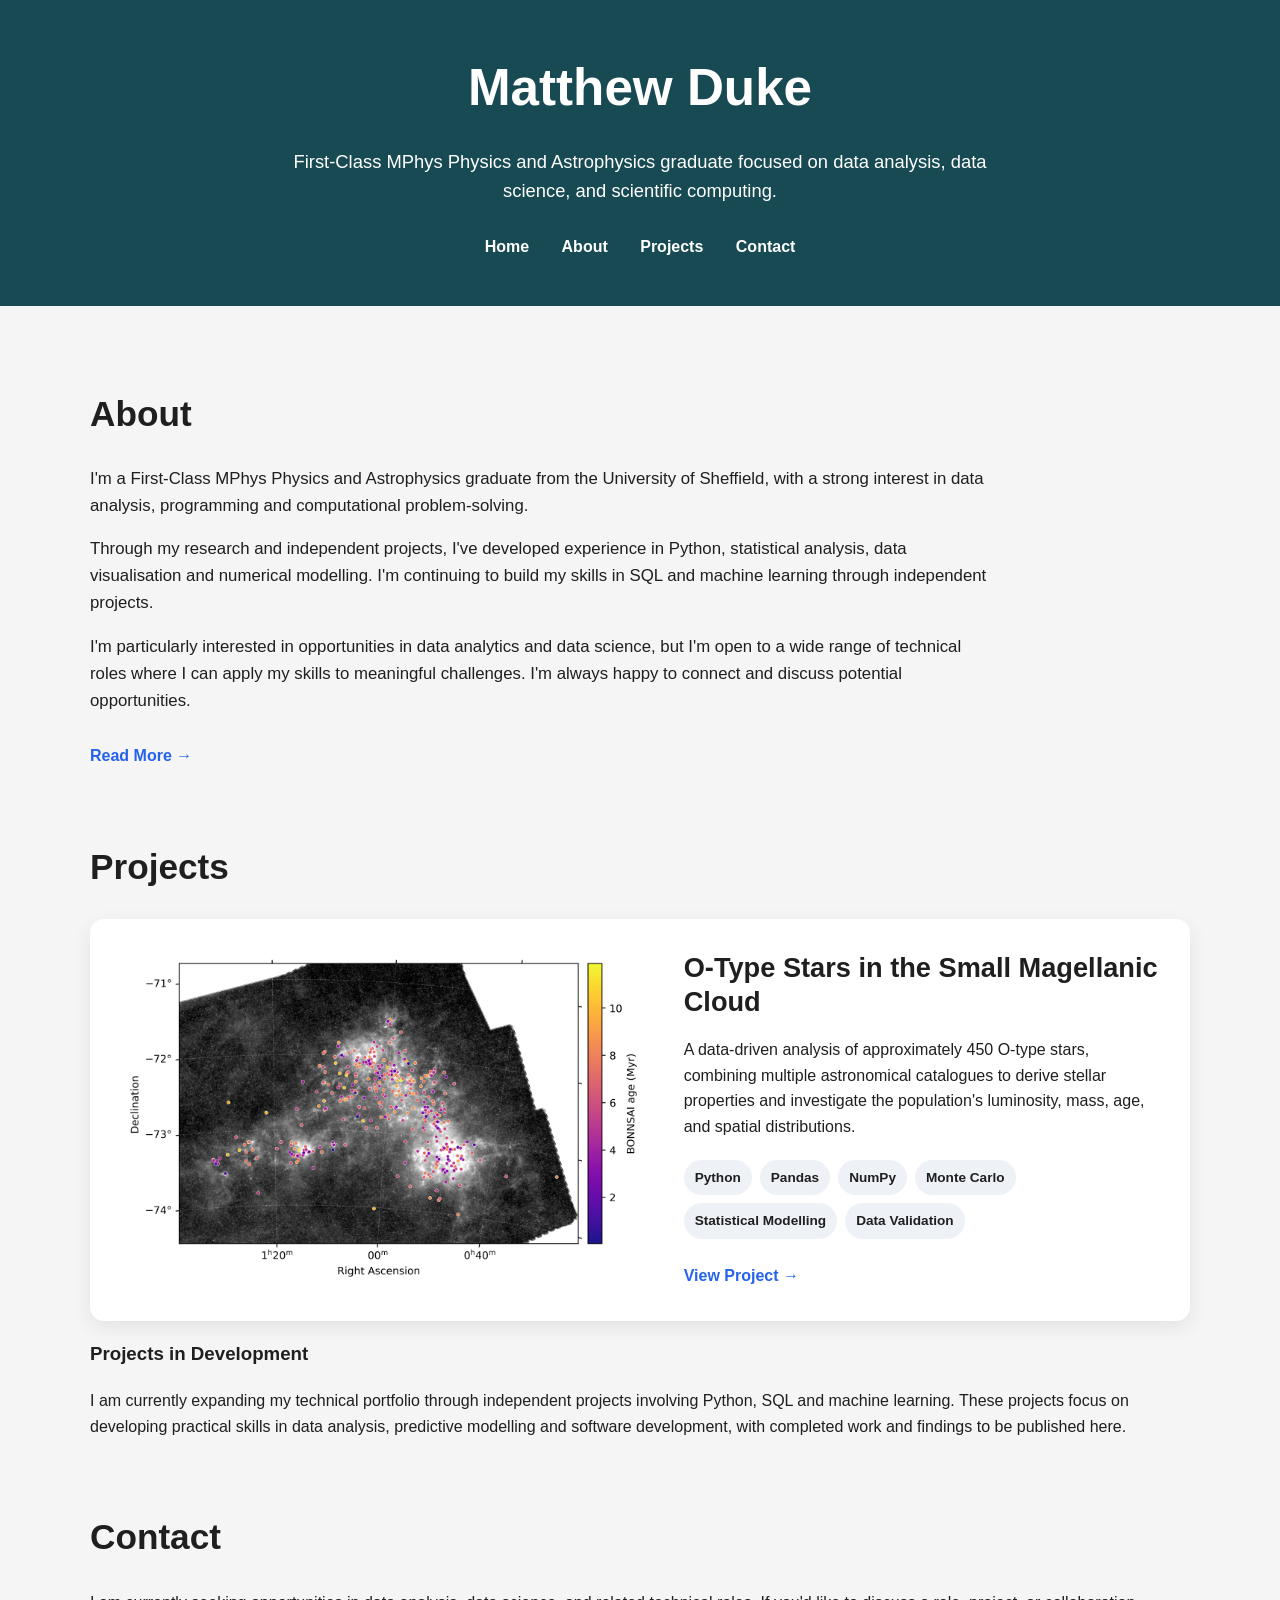
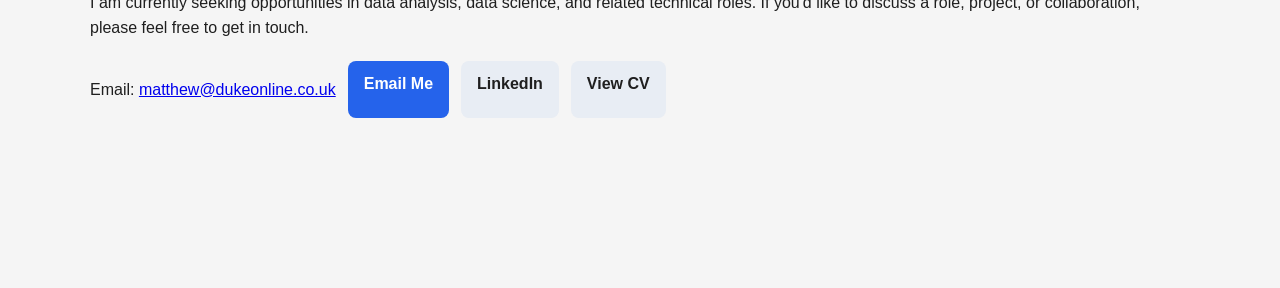
==== commit f0f166d7: "Refactor navigation links in index.html Updated navigation links to use absolute paths instead of fr" ====
--- a/index.html
+++ b/index.html
@@ -19,12 +19,14 @@
       First-Class MPhys Physics and Astrophysics graduate focused on data analysis,
       data science, and scientific computing.
     </p>
+    
+<nav>
+  <a href="index.html" aria-current="page">Home</a>
+  <a href="about.html">About</a>
+  <a href="index.html#projects">Projects</a>
+  <a href="index.html#contact">Contact</a>
+</nav>
 
-    <nav>
-      <a href="#about">About</a>
-      <a href="#projects">Projects</a>
-      <a href="#contact">Contact</a>
-    </nav>
   </header>
 
 
--- a/style.css
+++ b/style.css
@@ -12,10 +12,10 @@
 }
 
 header {
-  background: #111827;
+  background: #174A52;
   color: white;
   text-align: center;
-  padding: 70px 20px;
+  padding: 47px 20px;
 }
 
 header h1 {
@@ -497,9 +497,8 @@
 .personal-gallery img {
   display: block;
   width: 100%;
-  height: auto;
-  max-height: 285px;
-  object-fit: contain;
+  height: 285px;
+  object-fit: cover;
   border-radius: 12px;
 }
 
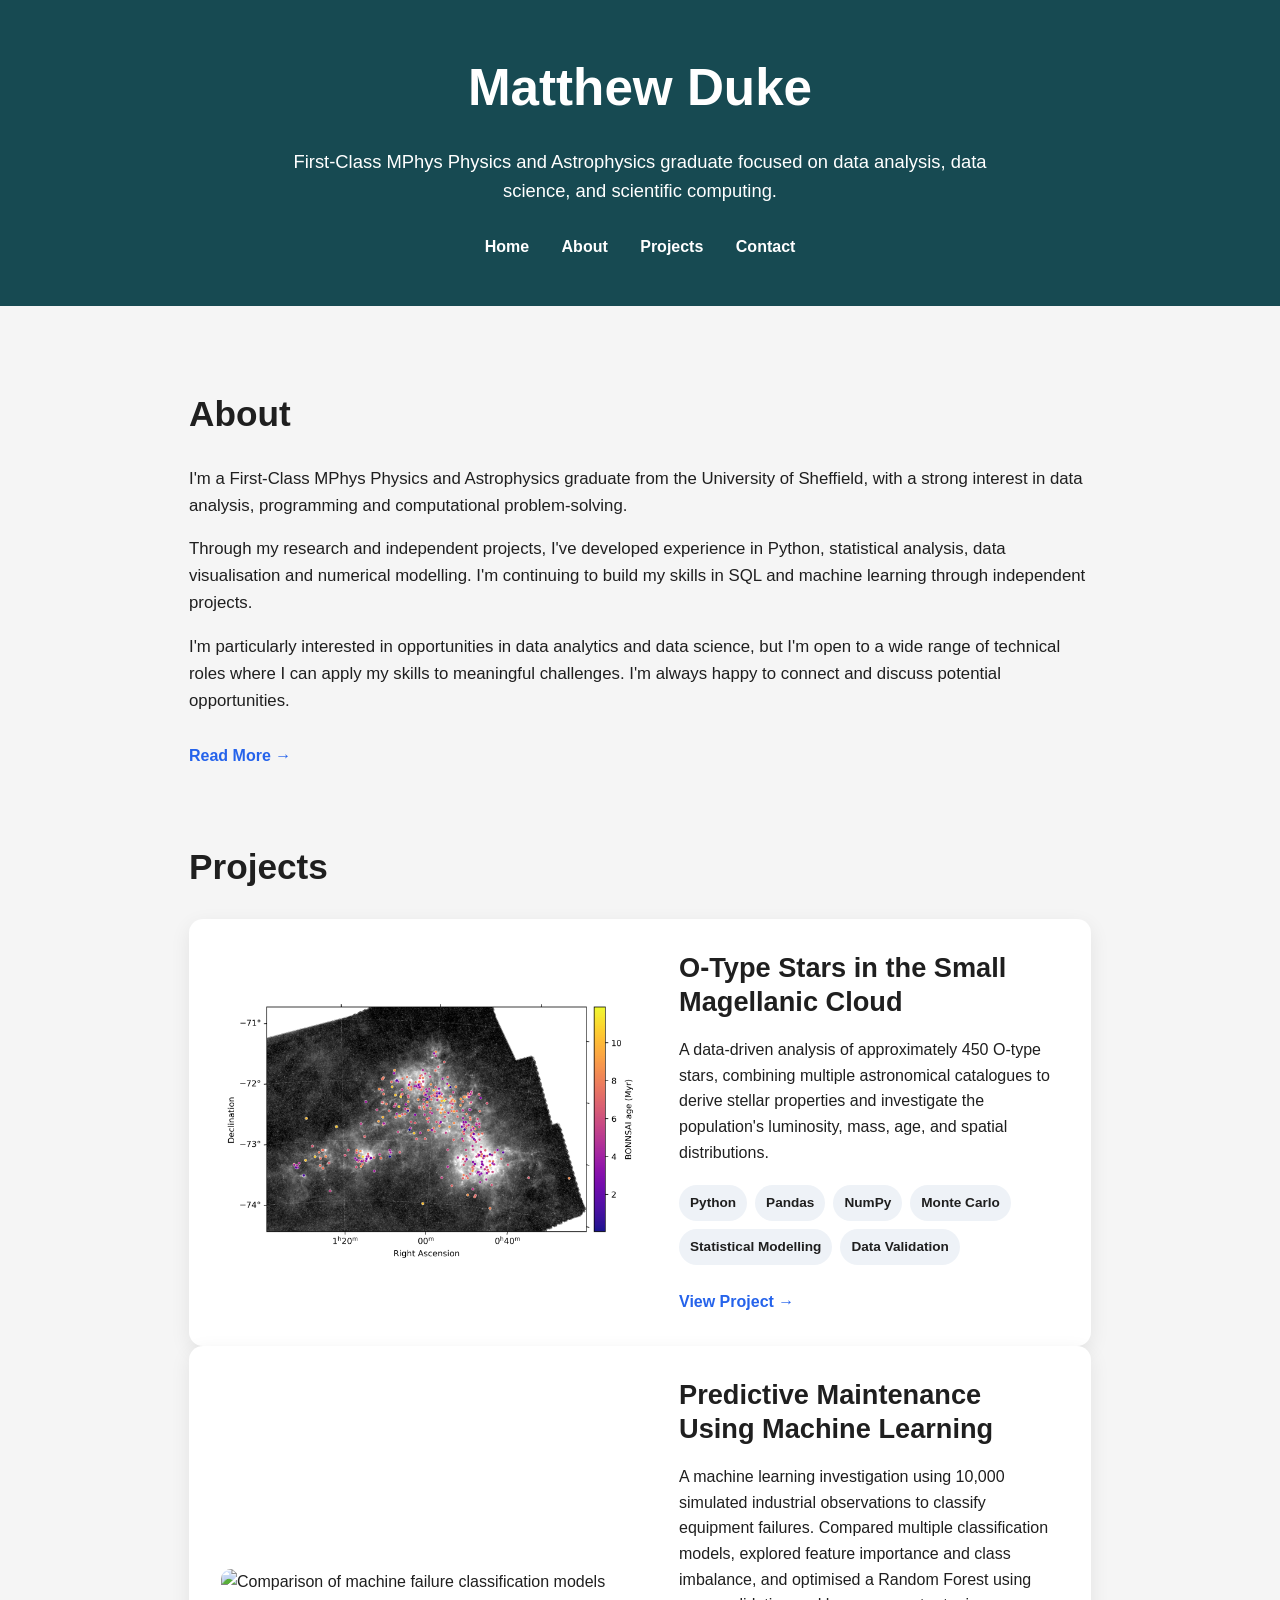
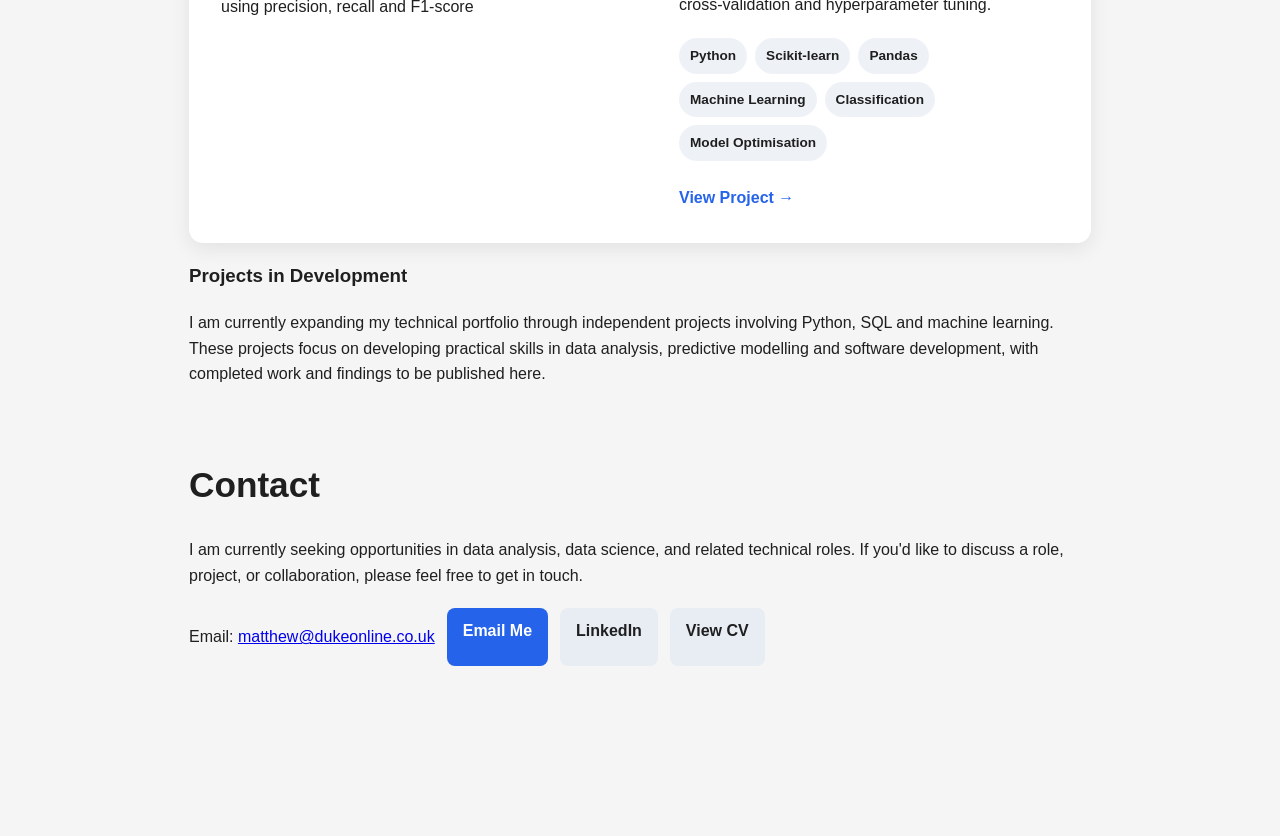
==== commit d25f375e: "Add Predictive Maintenance project card to index.html Added a new project card for Predictive Mainte" ====
--- a/index.html
+++ b/index.html
@@ -99,6 +99,47 @@
 
   </article>
 
+  
+  <!-- PREDICTIVE MAINTENANCE PROJECT -->
+  <article class="project-card">
+
+    <div class="project-image-wrapper">
+      <img
+        src="images/predictive_maintenance_model_comparison.png"
+        alt="Comparison of machine failure classification models using precision, recall and F1-score"
+        class="project-image"
+      >
+    </div>
+
+    <div class="project-content">
+
+      <h3>Predictive Maintenance Using Machine Learning</h3>
+
+      <p>
+        A machine learning investigation using 10,000 simulated
+        industrial observations to classify equipment failures.
+        Compared multiple classification models, explored feature
+        importance and class imbalance, and optimised a Random Forest
+        using cross-validation and hyperparameter tuning.
+      </p>
+
+      <div class="project-tags">
+        <span>Python</span>
+        <span>Scikit-learn</span>
+        <span>Pandas</span>
+        <span>Machine Learning</span>
+        <span>Classification</span>
+        <span>Model Optimisation</span>
+      </div>
+
+      <a href="projects/predictive-maintenance.html" class="project-link">
+        View Project →
+      </a>
+
+    </div>
+
+  </article>
+
   <!-- PROJECTS IN DEVELOPMENT -->
   <div class="development-note">
     <h3>Projects in Development</h3>
--- a/style.css
+++ b/style.css
@@ -15,7 +15,7 @@
   background: #174A52;
   color: white;
   text-align: center;
-  padding: 47px 20px;
+  padding: 47px 15px;
 }
 
 header h1 {
@@ -45,7 +45,7 @@
 }
 
 main {
-  max-width: 1100px;
+  max-width: 950px;
   margin: 0 auto;
   padding: 50px 24px 80px;
 }
@@ -605,3 +605,15 @@
   }
 
 }
+
+
+/* Consistent page alignment */
+
+main,
+.about-page {
+  width: 100%;
+  max-width: 950px;
+  margin-left: auto;
+  margin-right: auto;
+  box-sizing: border-box;
+}
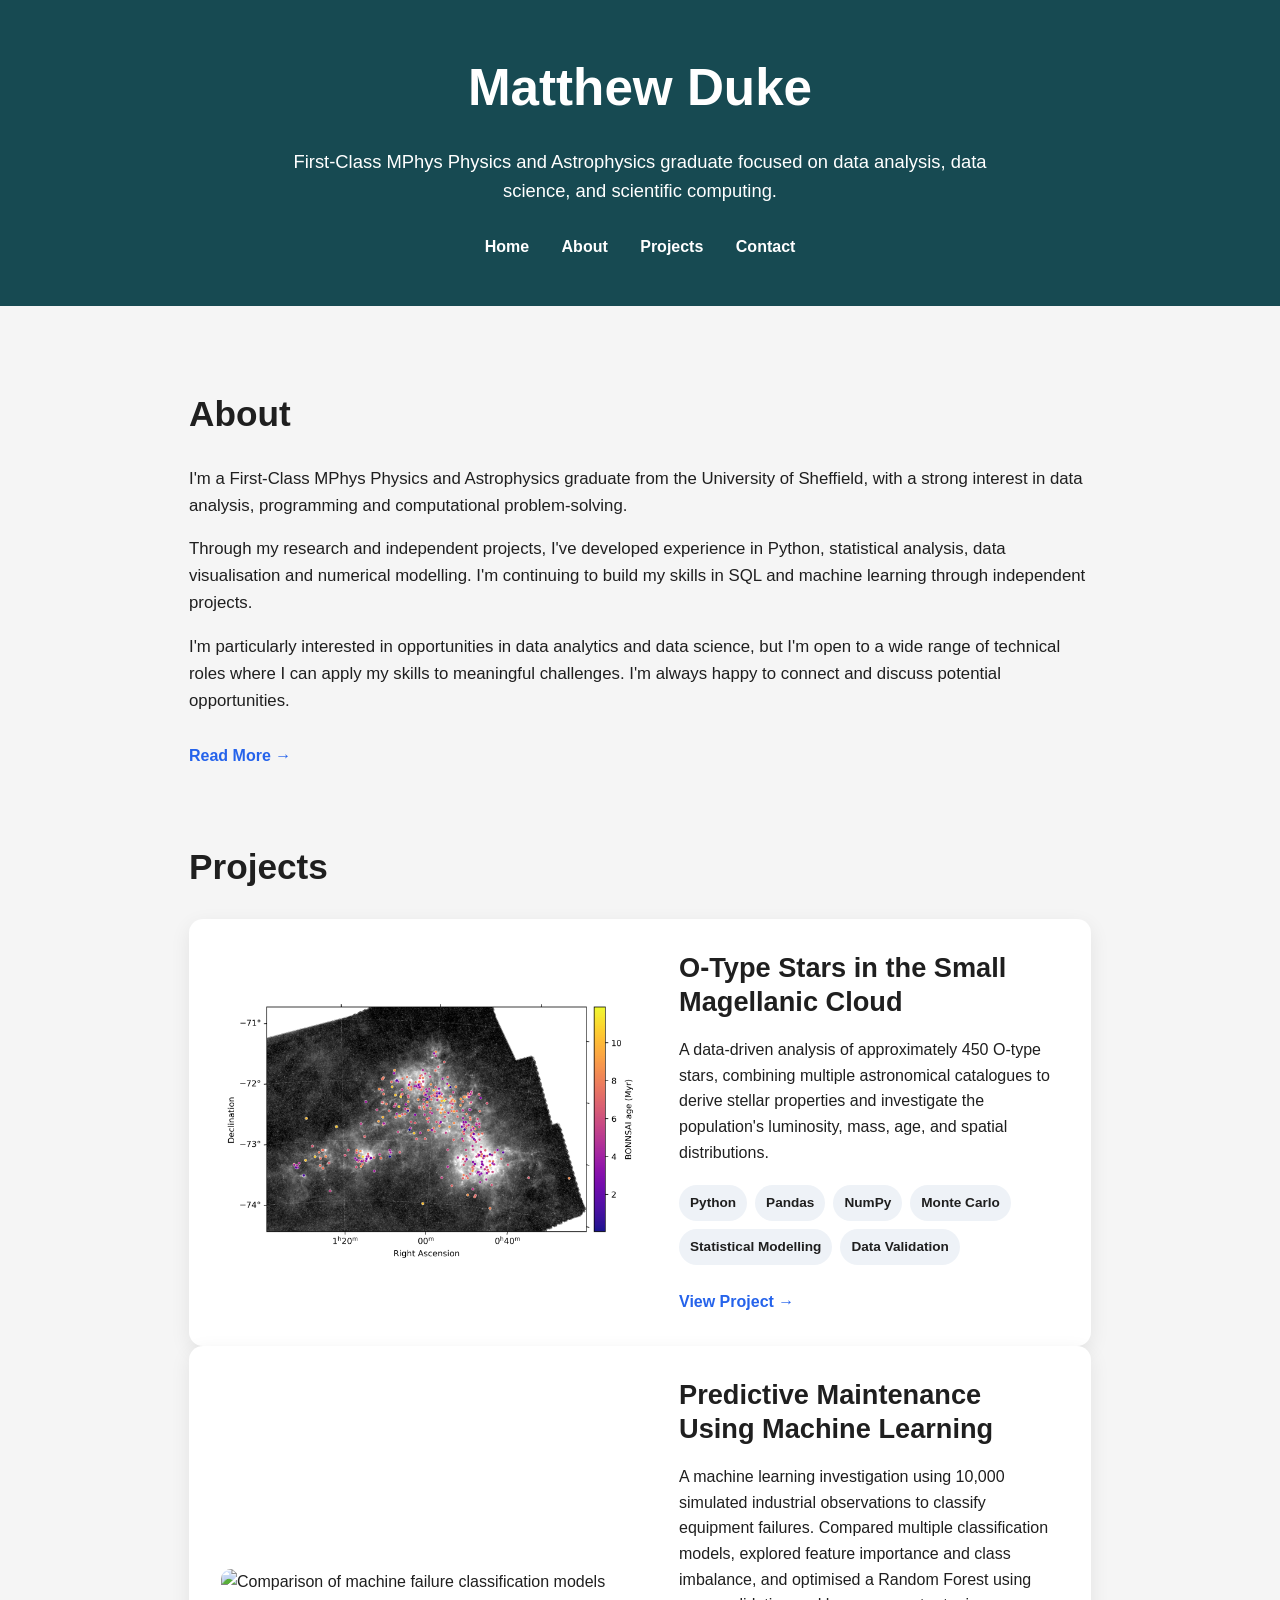
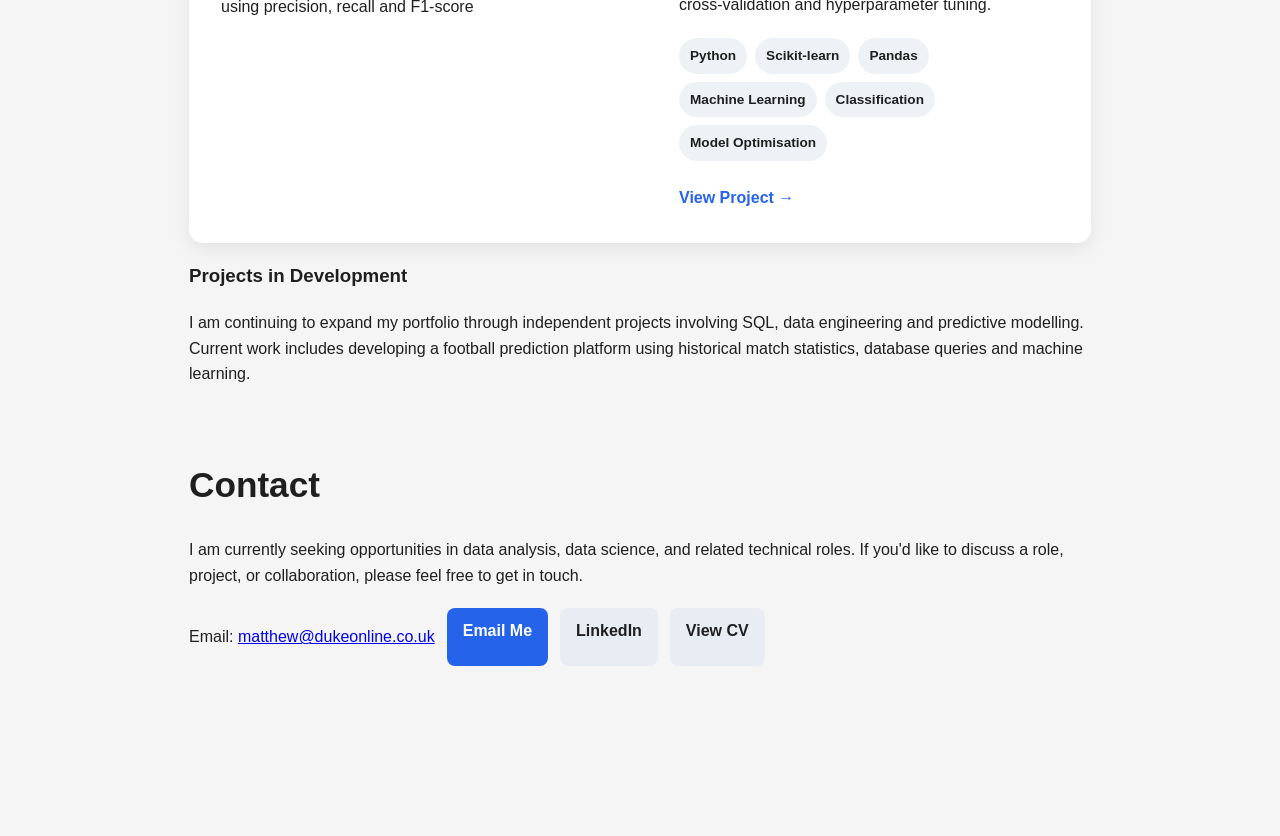
==== commit 318dd9ab: "Modify image source and update development description Updated project image source and revised deve" ====
--- a/index.html
+++ b/index.html
@@ -105,7 +105,7 @@
 
     <div class="project-image-wrapper">
       <img
-        src="images/predictive_maintenance_model_comparison.png"
+        src="images/model_comparison.png"
         alt="Comparison of machine failure classification models using precision, recall and F1-score"
         class="project-image"
       >
@@ -139,16 +139,16 @@
     </div>
 
   </article>
-
+  
   <!-- PROJECTS IN DEVELOPMENT -->
   <div class="development-note">
     <h3>Projects in Development</h3>
     <p>
-      I am currently expanding my technical portfolio through
-      independent projects involving Python, SQL and machine learning.
-      These projects focus on developing practical skills in data
-      analysis, predictive modelling and software development,
-      with completed work and findings to be published here.
+      I am continuing to expand my portfolio through independent
+      projects involving SQL, data engineering and predictive modelling.
+      Current work includes developing a football prediction platform
+      using historical match statistics, database queries and
+      machine learning.
     </p>
   </div>
 
